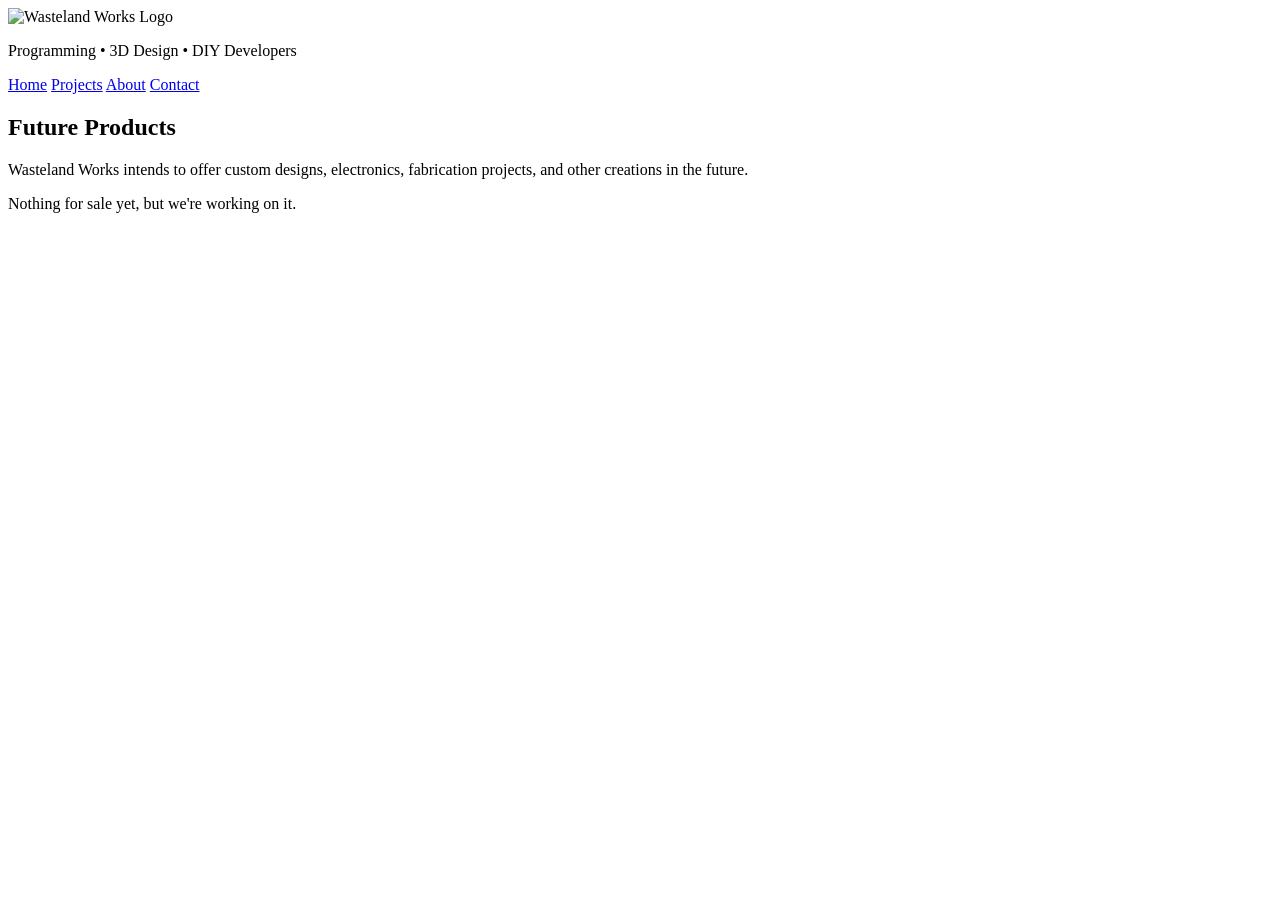
==== Index.html @ b03cc1b5 "Update Index.html" ====
<!DOCTYPE html>
<html>
<head>
    <title>Wasteland Works</title>
    <link rel="stylesheet" href="style.css">
</head>

<body>

    <header>
        <img src="logo.png" alt="Wasteland Works Logo" class="logo">
        <p>Programming • 3D Design • DIY Developers</p>
    </header>

    <nav>
        <a href="index.html">Home</a>
        <a href="projects.html">Projects</a>
        <a href="about.html">About</a>
        <a href="contact.html">Contact</a>
    </nav>

    <main>

        <section class="card">
            <h2>Future Products</h2>
            
            <p>
                Wasteland Works intends to offer 
                custom designs, electronics,
                fabrication projects, and other
                creations in the future.
            </p>
            
            <p> Nothing for sale yet, but we're working on it. </p>
        </section>
    </main>
</body>
</html>
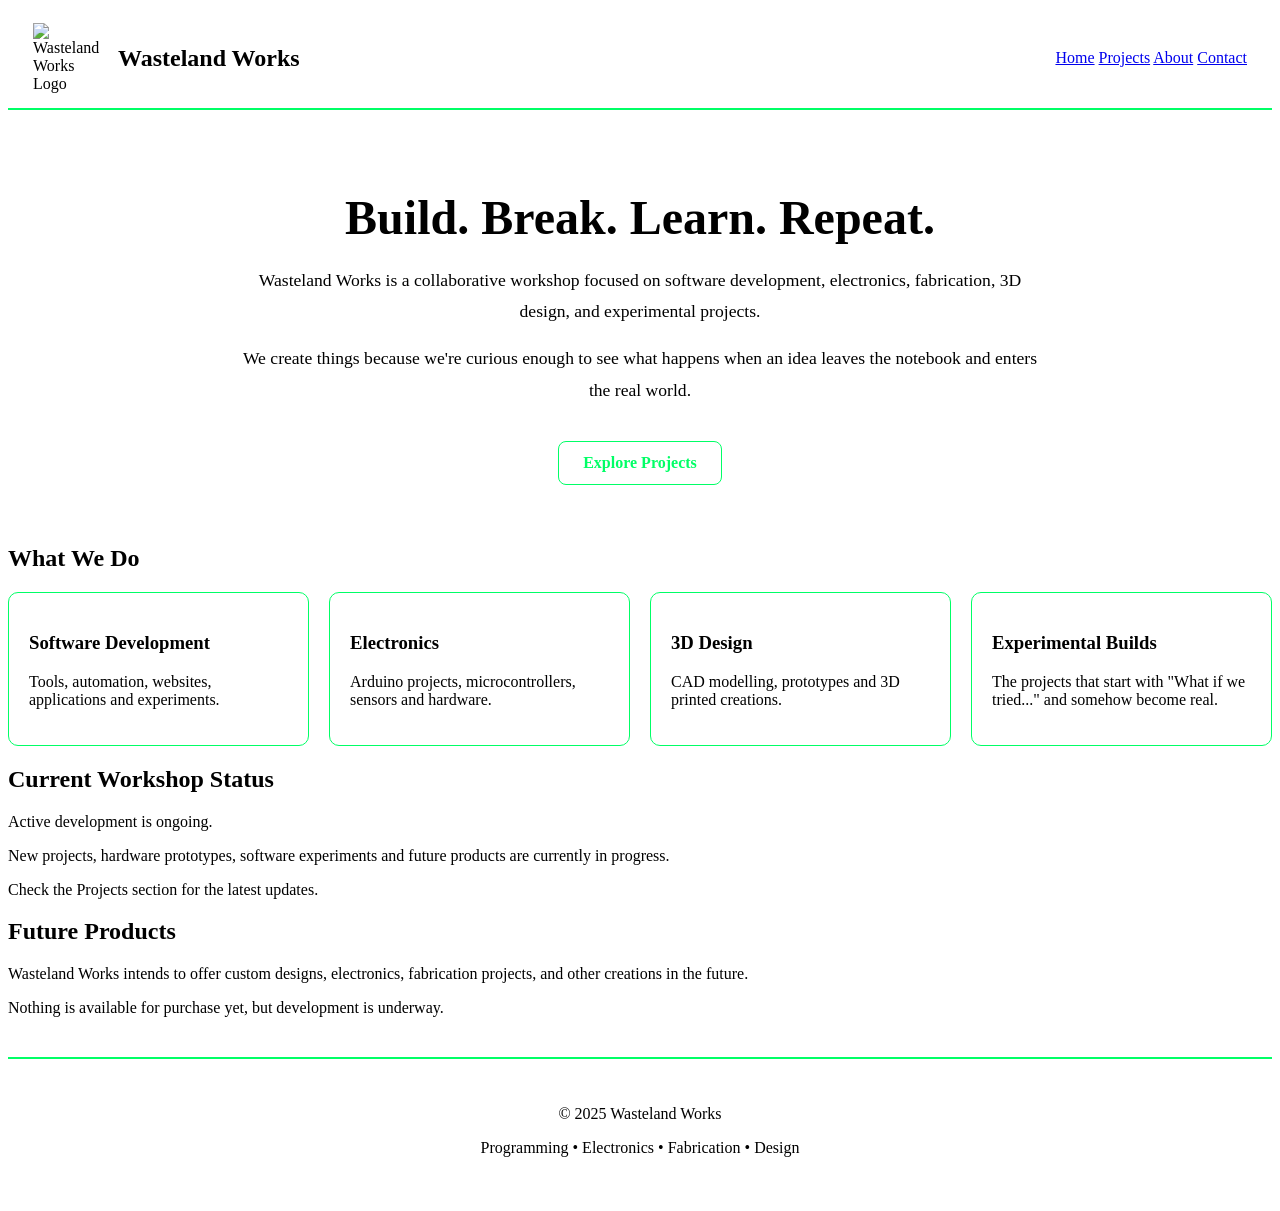
==== commit 44683b5b: "Update Index.html" ====
--- a/Index.html
+++ b/Index.html
@@ -1,16 +1,127 @@
 <!DOCTYPE html>
-<html>
+<html long="en">
 <head>
+    <meta charset="UTF-8">
+    <meta name="viewport" content="width=device-width, initial-scale=1.0">
     <title>Wasteland Works</title>
     <link rel="stylesheet" href="style.css">
+    <style>
+
+        .topbar {
+            display: flex;
+            justify-content: space-between;
+            align-items: center;
+            padding: 15px 25px;
+            border-bottom: 2px solid #00ff66;
+        }
+
+        .brand {
+            display: flex;
+            align-items: center;
+            gap: 15px;
+        }
+
+        .logo-small {
+            width: 70px;
+            height: auto;
+        }
+
+        .brand-name {
+            font-size: 1.5rem;
+            font-weight: bold;
+        }
+
+        .hero {
+            text-align: center;
+            padding: 40px 20px;
+        }
+
+        .hero h1 {
+            font-size: 3rem;
+            margin-bottom: 20px;
+        }
+
+        .hero p {
+            max-width: 800px;
+            margin: 15px auto;
+            line-height: 1.8;
+            font-size: 1.1rem;
+        }
+
+        .button {
+            display: inline-block;
+            margin-top: 20px;
+            padding: 12px 24px;
+            border: 1px solid #00ff66;
+            border-radius: 8px;
+            text-decoration: none;
+            color: #00ff66;
+            font-weight: bold;
+        }
+
+        .button:hover {
+            background-color: #00ff66;
+            color: #111111;
+        }
+
+        .features {
+            display: grid;
+            grid-template-columns: repeat(auto-fit, minmax(220px, 1fr));
+            gap: 20px;
+        }
+
+        .feature-card {
+            border: 1px solid #00ff66;
+            padding: 20px;
+            border-radius: 10px;
+        }
+
+        footer {
+            text-align: center;
+            padding: 30px;
+            border-top: 2px solid #00ff66;
+            margin-top: 40px;
+        }
+
+        @media (max-width: 768px) {
+
+            .topbar {
+                flex-direction: column;
+                gap: 15px;
+            }
+
+            nav {
+                display: flex;
+                flex-wrap: wrap;
+                justify-content: center;
+            }
+
+            .hero h1 {
+                font-size: 2rem;
+            }
+
+            .brand-name {
+                text-align: center;
+            }
+        }
+
+    </style>
+
 </head>
 
 <body>
 
-    <header>
-        <img src="logo.png" alt="Wasteland Works Logo" class="logo">
-        <p>Programming • 3D Design • DIY Developers</p>
-    </header>
+<header class="topbar">
+
+    <div class="brand">
+        <img src="logo.png"
+             alt="Wasteland Works Logo"
+             class="logo-small">
+
+        <div class="brand-name">
+            Wasteland Works
+        </div>
+    </div>
 
     <nav>
         <a href="index.html">Home</a>
@@ -19,20 +130,127 @@
         <a href="contact.html">Contact</a>
     </nav>
 
-    <main>
-
-        <section class="card">
-            <h2>Future Products</h2>
-            
-            <p>
-                Wasteland Works intends to offer 
-                custom designs, electronics,
-                fabrication projects, and other
-                creations in the future.
-            </p>
-            
-            <p> Nothing for sale yet, but we're working on it. </p>
-        </section>
-    </main>
+</header>
+
+<main>
+
+    <section class="hero card">
+
+        <h1>Build. Break. Learn. Repeat.</h1>
+
+        <p>
+            Wasteland Works is a collaborative workshop focused on
+            software development, electronics, fabrication,
+            3D design, and experimental projects.
+        </p>
+
+        <p>
+            We create things because we're curious enough
+            to see what happens when an idea leaves the notebook
+            and enters the real world.
+        </p>
+
+        <a href="projects.html" class="button">
+            Explore Projects
+        </a>
+
+    </section>
+
+    <section class="card">
+
+        <h2>What We Do</h2>
+
+        <div class="features">
+
+            <div class="feature-card">
+                <h3>Software Development</h3>
+                <p>
+                    Tools, automation, websites,
+                    applications and experiments.
+                </p>
+            </div>
+
+            <div class="feature-card">
+                <h3>Electronics</h3>
+                <p>
+                    Arduino projects,
+                    microcontrollers,
+                    sensors and hardware.
+                </p>
+            </div>
+
+            <div class="feature-card">
+                <h3>3D Design</h3>
+                <p>
+                    CAD modelling,
+                    prototypes and
+                    3D printed creations.
+                </p>
+            </div>
+
+            <div class="feature-card">
+                <h3>Experimental Builds</h3>
+                <p>
+                    The projects that start
+                    with "What if we tried..."
+                    and somehow become real.
+                </p>
+            </div>
+
+        </div>
+
+    </section>
+
+    <section class="card">
+
+        <h2>Current Workshop Status</h2>
+
+        <p>
+            Active development is ongoing.
+        </p>
+
+        <p>
+            New projects, hardware prototypes,
+            software experiments and future products
+            are currently in progress.
+        </p>
+
+        <p>
+            Check the Projects section for the latest updates.
+        </p>
+
+    </section>
+
+    <section class="card">
+
+        <h2>Future Products</h2>
+
+        <p>
+            Wasteland Works intends to offer custom designs,
+            electronics, fabrication projects,
+            and other creations in the future.
+        </p>
+
+        <p>
+            Nothing is available for purchase yet,
+            but development is underway.
+        </p>
+
+    </section>
+
+</main>
+
+<footer>
+
+    <p>
+        © 2025 Wasteland Works
+    </p>
+
+    <p>
+        Programming • Electronics • Fabrication • Design
+    </p>
+
+</footer>
+
 </body>
 </html>
